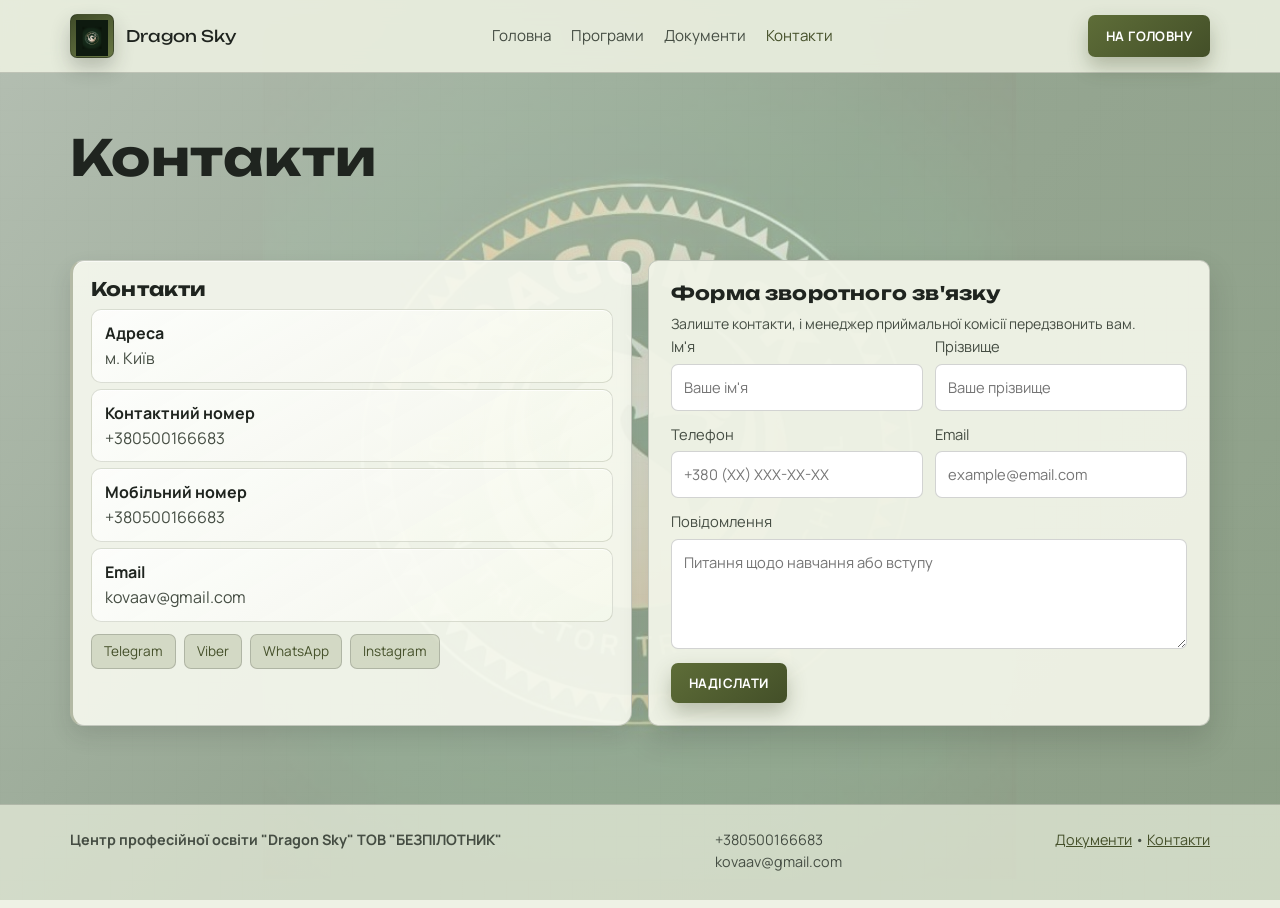
==== contacts.html @ 557cd629 "Add files via upload" ====
<!doctype html>
<html lang="uk">
<head>
  <meta charset="UTF-8" />
  <meta name="viewport" content="width=device-width, initial-scale=1.0" />
  <title>Контакти | Dragonsky</title>
  <meta name="description" content="Контакти технікуму Dragonsky." />
  <link rel="preconnect" href="https://fonts.googleapis.com" />
  <link rel="preconnect" href="https://fonts.gstatic.com" crossorigin />
  <link href="https://fonts.googleapis.com/css2?family=Manrope:wght@400;500;700;800&family=Unbounded:wght@500;700&display=swap" rel="stylesheet" />
  <link rel="stylesheet" href="styles.css" />
</head>
<body>
  <div
    class="main-bg"
    data-bg-type="image"
    data-bg-image="logo_main.jpg"
    data-bg-video="media/main-bg.mp4"
  ></div>
  <div class="noise"></div>
  <header><div class="container nav"><a class="brand" href="index.html"><span class="brand-badge"><img src="logo_main.jpg" alt="Dragonsky logo" /></span><span class="brand-title">Dragon Sky</span></a><button class="nav-toggle" type="button" aria-label="Відкрити меню" aria-expanded="false" data-nav-toggle>☰</button><nav class="site-nav"><ul><li><a href="index.html">Головна</a></li><li><a href="programs.html">Програми</a></li><li><a href="documents.html">Документи</a></li><li><a class="active" href="contacts.html">Контакти</a></li></ul></nav><a class="btn btn-primary" href="index.html">На головну</a></div></header>

  <main class="container">
    <section class="page-hero">
      <h1>Контакти</h1>
      
    </section>

    <section class="grid-2">
      <article class="list-box">
        <h3>Контакти</h3>
        <ul class="contact-list">
          <li><strong>Адреса</strong>м. Київ  </li>
          <li><strong>Контактний номер</strong>+380500166683</li>
          <li><strong>Мобільний номер</strong>+380500166683</li>
          <li><strong>Email</strong>kovaav@gmail.com</li>
          
        </ul>
        <div class="chips">
          <a class="chip" href="#">Telegram</a>
          <a class="chip" href="#">Viber</a>
          <a class="chip" href="#">WhatsApp</a>
          <a class="chip" href="#">Instagram</a>
        </div>
      </article>

      <article class="form-card">
        <h3>Форма зворотного зв'язку</h3>
        <p class="form-note">Залиште контакти, і менеджер приймальної комісії передзвонить вам.</p>
        <form>
          <div class="form-grid">
            <label>
              Ім'я
              <input type="text" name="first_name" placeholder="Ваше ім'я" required />
            </label>
            <label>
              Прізвище
              <input type="text" name="last_name" placeholder="Ваше прізвище" required />
            </label>
            <label>
              Телефон
              <input type="tel" name="phone" placeholder="+380 (XX) XXX-XX-XX" required />
            </label>
            <label>
              Email
              <input type="email" name="email" placeholder="example@email.com" />
            </label>
            <label class="full">
              Повідомлення
              <textarea name="message" placeholder="Питання щодо навчання або вступу"></textarea>
            </label>
          </div>
          <div class="form-actions">
            <button class="btn btn-primary" type="button">Надіслати</button>
          </div>
                  
        </form>
      </article>

    </section>

    
  </main>

  <footer>
    <div class="container footer-grid">
      <div><strong>Центр професійної освіти "Dragon Sky" ТОВ "БЕЗПІЛОТНИК"</strong></div>
      <div>+380500166683<br />kovaav@gmail.com</div>
      <div><a href="documents.html">Документи</a> • <a href="contacts.html">Контакти</a></div>
    </div>
  </footer>
  <script src="script.js"></script>
  <script src="main-bg.js"></script>
  <script src="nav-mobile.js"></script>
</body>
</html>
---- styles.css ----
:root {
  --bg-a: #e7e9de;
  --bg-b: #dce1cc;
  --bg-c: #cfd7bb;
  --ink: #1f241f;
  --ink-soft: #454d43;
  --accent: #6a7a3d;
  --accent-dark: #45502a;
  --line: rgba(31, 36, 31, 0.2);
  --card: rgba(246, 248, 238, 0.92);
  --card-strong: rgba(240, 243, 230, 0.96);
  --success: #587748;
  --shadow: 0 14px 30px rgba(31, 36, 31, 0.16);
}

* {
  box-sizing: border-box;
  margin: 0;
  padding: 0;
}

html,
body {
  min-height: 100%;
  scroll-behavior: smooth;
}

body {
  min-height: 100vh;
  display: flex;
  flex-direction: column;
  font-family: "Manrope", "Segoe UI", sans-serif;
  color: var(--ink);
  line-height: 1.55;
  background:
    radial-gradient(circle at 7% 11%, rgba(106, 122, 61, 0.18), transparent 33%),
    radial-gradient(circle at 89% 2%, rgba(91, 109, 68, 0.16), transparent 29%),
    linear-gradient(130deg, var(--bg-a) 0%, var(--bg-b) 48%, var(--bg-c) 100%);
}

body.has-custom-main-bg {
  background: none;
}

.main-bg {
  position: fixed;
  inset: 0;
  z-index: -3;
  background-size: cover;
  background-position: center;
  background-repeat: no-repeat;
  overflow: hidden;
}

.main-bg.main-bg-logo {
  background-size: cover;
}

.main-bg video {
  width: 100%;
  height: 100%;
  object-fit: cover;
}

.main-bg::after {
  content: "";
  position: absolute;
  inset: 0;
  background:
    linear-gradient(130deg, rgba(231, 233, 222, 0.78) 0%, rgba(220, 225, 204, 0.68) 48%, rgba(207, 215, 187, 0.68) 100%);
}

.noise {
  position: fixed;
  inset: 0;
  pointer-events: none;
  opacity: 0.05;
  background-image:
    linear-gradient(rgba(34, 38, 43, 0.08) 1px, transparent 1px),
    linear-gradient(90deg, rgba(34, 38, 43, 0.08) 1px, transparent 1px);
  background-size: 22px 22px;
  z-index: -1;
}

.container {
  width: min(1140px, 92vw);
  margin: 0 auto;
}

h1,
h2,
h3 {
  font-family: "Unbounded", sans-serif;
  letter-spacing: 0.01em;
  line-height: 1.1;
}

header {
  position: sticky;
  top: 0;
  z-index: 20;
  backdrop-filter: blur(10px);
  background: rgba(236, 240, 224, 0.9);
  border-bottom: 1px solid var(--line);
}

.nav {
  display: flex;
  align-items: center;
  justify-content: space-between;
  gap: 16px;
  padding: 14px 0;
}

.brand {
  display: flex;
  gap: 12px;
  align-items: center;
  text-decoration: none;
  color: inherit;
}

.brand-badge {
  width: 44px;
  height: 44px;
  border-radius: 7px;
  background: linear-gradient(150deg, #3f4b28 0%, #687744 100%);
  border: 1px solid rgba(31, 36, 31, 0.35);
  display: grid;
  place-items: center;
  box-shadow: 0 10px 20px rgba(31, 36, 31, 0.24);
  overflow: hidden;
}

.brand-badge img {
  width: 100%;
  height: 100%;
  object-fit: contain;
  display: block;
  padding: 5px;
  filter: contrast(1.12) saturate(0.6) sepia(0.2) hue-rotate(-8deg) brightness(0.95);
}

.brand-title {
  font-family: "Unbounded", sans-serif;
  font-size: 1rem;
}

nav ul {
  display: flex;
  list-style: none;
  gap: 20px;
  font-size: 0.95rem;
}

nav a {
  color: var(--ink-soft);
  text-decoration: none;
  transition: color 0.2s ease;
}

nav a.active,
nav a:hover {
  color: var(--accent-dark);
}

.nav-toggle {
  display: none;
  width: 42px;
  height: 42px;
  border: 1px solid rgba(69, 80, 42, 0.28);
  border-radius: 10px;
  background: rgba(255, 255, 255, 0.82);
  color: #3f4b28;
  font-size: 1.35rem;
  line-height: 1;
  cursor: pointer;
}

.btn {
  border: none;
  border-radius: 7px;
  padding: 11px 18px;
  font-weight: 700;
  cursor: pointer;
  font-family: inherit;
  text-decoration: none;
  display: inline-block;
  text-transform: uppercase;
  letter-spacing: 0.03em;
  font-size: 0.82rem;
}

.btn-primary {
  color: #fff;
  background: linear-gradient(140deg, #5e6d38 0%, #434f28 100%);
  box-shadow: 0 10px 20px rgba(62, 73, 39, 0.3);
}

.btn-secondary {
  color: var(--ink);
  border: 1px solid var(--line);
  background: rgba(255, 255, 255, 0.78);
}

main {
  flex: 1;
  padding-bottom: 30px;
}

.hero {
  padding: 72px 0 42px;
  display: grid;
  grid-template-columns: 1.14fr 0.86fr;
  gap: 28px;
  align-items: center;
}

.kicker {
  display: inline-flex;
  align-items: center;
  color: #4d6539;
  border: 1px solid rgba(77, 101, 57, 0.36);
  background: rgba(77, 101, 57, 0.14);
  border-radius: 7px;
  padding: 7px 12px;
  font-size: 0.8rem;
  margin-bottom: 15px;
  text-transform: uppercase;
  letter-spacing: 0.03em;
}

h1 {
  font-size: clamp(2rem, 4vw, 3.1rem);
  margin-bottom: 14px;
}

.hero-main-title {
  font-size: clamp(1.55rem, 2.8vw, 2.35rem);
  line-height: 1.2;
  text-align: center;
  margin-inline: auto;
}


p,
li {
  color: var(--ink-soft);
}

a {
  color: var(--accent-dark);
}

.hero p {
  margin-bottom: 22px;
  max-width: 58ch;
}

.hero-actions {
  display: flex;
  gap: 10px;
  flex-wrap: wrap;
  margin-bottom: 20px;
}

.stats {
  display: flex;
  gap: 10px;
  flex-wrap: wrap;
}

.stat,
.card,
.step,
.list-box {
  background: var(--card);
  border: 1px solid var(--line);
  border-radius: 14px;
  box-shadow: 0 10px 22px rgba(31, 36, 31, 0.12), inset 0 1px 0 rgba(255, 255, 255, 0.6);
}

.stat {
  padding: 11px 14px;
  min-width: 148px;
  display: inline-flex;
  align-items: center;
  gap: 9px;
  background: linear-gradient(155deg, rgba(252, 253, 248, 0.95) 0%, rgba(237, 242, 225, 0.94) 100%);
  border-color: rgba(69, 80, 42, 0.22);
  border-left: 4px solid rgba(69, 80, 42, 0.44);
  transition: transform 0.18s ease, box-shadow 0.18s ease, border-color 0.18s ease;
}

.stat strong {
  display: inline-block;
  font-family: "Unbounded", sans-serif;
  margin-bottom: 0;
  font-size: 0.74rem;
  line-height: 1.18;
  letter-spacing: 0.028em;
  text-transform: uppercase;
  overflow-wrap: anywhere;
  word-break: break-word;
}

.stat-dot {
  width: 9px;
  height: 9px;
  border-radius: 50%;
  flex: 0 0 auto;
  background: linear-gradient(140deg, #6f8042 0%, #49572b 100%);
  box-shadow: 0 0 0 3px rgba(94, 109, 56, 0.15);
}

.stat:hover {
  transform: translateY(-2px);
  box-shadow: 0 14px 24px rgba(31, 36, 31, 0.16), inset 0 1px 0 rgba(255, 255, 255, 0.7);
  border-color: rgba(69, 80, 42, 0.36);
}

.hero-card {
  border-radius: 16px;
  background: linear-gradient(158deg, rgba(244, 247, 236, 0.95) 0%, rgba(229, 235, 215, 0.94) 56%, rgba(215, 224, 197, 0.93) 100%);
  border: 1px solid rgba(69, 80, 42, 0.26);
  padding: 24px;
  box-shadow: 0 14px 30px rgba(31, 36, 31, 0.16), inset 0 1px 0 rgba(255, 255, 255, 0.62);
}


.hero-card-kicker {
  display: inline-flex;
  align-items: center;
  border-radius: 999px;
  border: 1px solid rgba(69, 80, 42, 0.36);
  background: rgba(90, 108, 54, 0.12);
  color: #3d4925;
  font-size: 0.75rem;
  font-weight: 700;
  letter-spacing: 0.05em;
  text-transform: uppercase;
  padding: 5px 10px;
  margin-bottom: 10px;
}

.hero-card h3 {
  margin-bottom: 12px;
}

.hero-card ul,
.clean-list {
  list-style: none;
  display: grid;
  gap: 8px;
  margin: 14px 0 18px;
}

.hero-card li,
.clean-list li {
  padding: 11px 13px 11px 34px;
  border-radius: 10px;
  background: linear-gradient(150deg, rgba(255, 255, 255, 0.86) 0%, rgba(245, 248, 236, 0.82) 100%);
  border: 1px solid rgba(69, 80, 42, 0.2);
  box-shadow: inset 0 1px 0 rgba(255, 255, 255, 0.72);
  position: relative;
}

.hero-card li::before {
  content: "";
  position: absolute;
  left: 12px;
  top: 50%;
  width: 9px;
  height: 9px;
  border-radius: 50%;
  transform: translateY(-50%);
  background: linear-gradient(145deg, #6d7f41 0%, #4c5a2d 100%);
  box-shadow: 0 0 0 3px rgba(109, 127, 65, 0.16);
}

.hero-card-note {
  margin-top: 12px;
  margin-bottom: 14px;
  font-size: 0.95rem;
}

.hero-card-cta {
  width: 100%;
  text-align: center;
}

section {
  padding: 48px 0;
}

.section-head {
  display: flex;
  justify-content: space-between;
  align-items: end;
  gap: 12px;
  margin-bottom: 20px;
}

.section-head p {
  max-width: 62ch;
}

.section-flow {
  padding-top: 30px;
  padding-bottom: 30px;
}

.section-subtitle {
  margin-top: -2px;
  margin-bottom: 10px;
  font-size: 0.84rem;
  letter-spacing: 0.03em;
  text-transform: uppercase;
  color: #4f6131;
  font-weight: 700;
}

.grid-3 {
  display: grid;
  grid-template-columns: repeat(3, 1fr);
  gap: 16px;
}

.grid-2 {
  display: grid;
  grid-template-columns: repeat(2, 1fr);
  gap: 16px;
}

.card,
.list-box {
  padding: 18px;
  border-left: 3px solid rgba(69, 80, 42, 0.35);
}

.card-link {
  display: block;
  color: inherit;
  text-decoration: none;
  transition: transform 0.18s ease, box-shadow 0.18s ease, border-color 0.18s ease;
}

.card-link:hover,
.card-link:focus-visible {
  transform: translateY(-3px);
  box-shadow: 0 16px 28px rgba(31, 36, 31, 0.2);
  border-left-color: var(--accent-dark);
}

.card h3,
.list-box h3 {
  margin-bottom: 10px;
}

.program-detail h3 {
  margin-top: 22px;
}

.program-detail h3:first-of-type {
  margin-top: 0;
}

.program-detail p {
  margin: 12px 0;
}

.program-cta {
  margin-top: 14px;
}

.card ul,
.list-box ul {
  list-style: none;
  margin-top: 10px;
  display: grid;
  gap: 6px;
}

.list-box ul li {
  padding: 11px 13px;
  border-radius: 10px;
  background: linear-gradient(150deg, rgba(255, 255, 255, 0.84) 0%, rgba(245, 248, 236, 0.8) 100%);
  border: 1px solid rgba(69, 80, 42, 0.18);
  box-shadow: inset 0 1px 0 rgba(255, 255, 255, 0.7);
}

.list-box.program-detail ul {
  list-style: disc;
  display: block;
  padding-left: 20px;
  margin: 8px 0 16px;
}

.list-box.program-detail ul li {
  padding: 0;
  margin: 0 0 6px;
  border: none;
  background: none;
  box-shadow: none;
}

.list-box.program-detail ul li:last-child {
  margin-bottom: 0;
}


.list-box li img,
.list-box img {
  width: 100%;
  max-width: 520px;
  height: auto;
  display: block;
  border-radius: 8px;
}

.news-date {
  font-size: 0.8rem;
  color: var(--accent-dark);
  font-weight: 800;
  margin-bottom: 8px;
}

.process {
  display: grid;
  grid-template-columns: repeat(4, 1fr);
  gap: 12px;
}

.step {
  padding: 16px;
}

.step .num {
  display: block;
  margin-bottom: 8px;
  font-family: "Unbounded", sans-serif;
  color: var(--accent-dark);
}

.page-hero {
  padding: 58px 0 16px;
}

.page-hero h1 {
  margin-bottom: 10px;
}

.highlight {
  margin: 18px 0 0;
  background: linear-gradient(130deg, #394227 0%, #586738 100%);
  color: #fff;
  border-radius: 12px;
  padding: 24px;
  border: 1px solid rgba(255, 255, 255, 0.16);
}

.highlight p,
.highlight li {
  color: rgba(255, 255, 255, 0.86);
  margin-top: 8px;
}

.form-wrap {
  display: grid;
  grid-template-columns: 1fr 1fr;
  gap: 18px;
}

.form-card {
  background: var(--card-strong);
  border: 1px solid var(--line);
  border-radius: 10px;
  padding: 22px;
  box-shadow: var(--shadow);
}

.form-grid {
  display: grid;
  grid-template-columns: 1fr 1fr;
  gap: 12px;
}

.form-grid .full {
  grid-column: 1 / -1;
}

label {
  display: grid;
  gap: 6px;
  font-size: 0.92rem;
  color: var(--ink-soft);
}

input,
select,
textarea {
  width: 100%;
  border: 1px solid var(--line);
  border-radius: 7px;
  padding: 11px 12px;
  font: inherit;
  color: var(--ink);
  background: #fff;
}

textarea {
  min-height: 110px;
  resize: vertical;
}

.form-actions {
  display: flex;
  flex-wrap: wrap;
  gap: 10px;
  margin-top: 14px;
}

.form-note {
  margin-top: 10px;
  font-size: 0.88rem;
}

.status {
  margin-top: 10px;
  font-size: 0.92rem;
  color: var(--success);
}

.contact-list {
  list-style: none;
  display: grid;
  gap: 10px;
}

.contact-list strong {
  display: block;
  color: var(--ink);
}

.chips {
  display: flex;
  flex-wrap: wrap;
  gap: 8px;
  margin-top: 12px;
}

.chip {
  border: 1px solid var(--line);
  border-radius: 7px;
  padding: 6px 12px;
  font-size: 0.85rem;
  color: var(--accent-dark);
  background: rgba(106, 122, 61, 0.2);
  text-decoration: none;
}

.contact-map {
  border: 1px solid var(--line);
  border-radius: 10px;
  background: linear-gradient(160deg, #f1f4e6 0%, #e3ead4 100%);
  padding: 18px;
  box-shadow: var(--shadow);
}

.contact-map h3 {
  margin-bottom: 10px;
}

footer {
  border-top: 1px solid var(--line);
  padding: 24px 0 34px;
  font-size: 0.9rem;
  color: var(--ink-soft);
  background: rgba(232, 237, 220, 0.72);
}

.footer-grid {
  display: flex;
  justify-content: space-between;
  flex-wrap: wrap;
  gap: 12px;
}

@media (max-width: 980px) {
  .nav {
    position: relative;
  }

  .nav-toggle {
    display: inline-grid;
    place-items: center;
  }

  .nav > a.btn {
    display: none;
  }

  .site-nav {
    position: absolute;
    right: 0;
    top: calc(100% + 8px);
    width: min(320px, 92vw);
    z-index: 25;
  }

  .site-nav ul {
    display: none;
    grid-template-columns: 1fr;
    gap: 8px;
    background: rgba(241, 245, 232, 0.98);
    border: 1px solid rgba(69, 80, 42, 0.24);
    border-radius: 12px;
    box-shadow: 0 16px 28px rgba(31, 36, 31, 0.18);
    padding: 10px;
  }

  .nav.is-open .site-nav ul {
    display: grid;
  }

  .site-nav a {
    display: block;
    border-radius: 8px;
    padding: 10px 12px;
    background: rgba(255, 255, 255, 0.84);
    border: 1px solid rgba(69, 80, 42, 0.14);
  }

  .hero,
  .form-wrap,
  .grid-2 {
    grid-template-columns: 1fr;
  }

  .grid-3,
  .process {
    grid-template-columns: 1fr 1fr;
  }

  .hero-card {
    padding: 22px;
  }


  .section-flow {
    padding-top: 22px;
    padding-bottom: 22px;
  }
}

@media (max-width: 640px) {
  header {
    position: static;
  }

  section {
    padding: 28px 0;
  }

  .hero {
    padding: 44px 0 28px;
    gap: 20px;
  }

  h1 {
    font-size: 1.7rem;
    line-height: 1.15;
  }

  .stats {
    display: grid;
    grid-template-columns: 1fr;
    gap: 10px;
  }

  .stat {
    min-width: 0;
    width: 100%;
    padding: 10px 11px;
    gap: 7px;
  }

  .stat strong {
    font-size: 0.76rem;
    letter-spacing: 0.02em;
  }

  .stat-dot {
    width: 8px;
    height: 8px;
  }

  .grid-3,
  .process,
  .form-grid {
    grid-template-columns: 1fr;
  }

  .btn {
    width: 100%;
    text-align: center;
  }

  .list-box {
    padding: 16px;
  }

  .list-box h3 {
    font-size: 1.1rem;
  }

  .list-box ul {
    gap: 8px;
  }

  .list-box ul li {
    padding: 12px 14px;
  }

  .program-detail {
    padding: 18px;
  }

  .program-detail h3 {
    font-size: 1.1rem;
    line-height: 1.25;
    margin-top: 20px;
  }

  .program-detail p,
  .program-detail li {
    font-size: 1rem;
  }

  .program-detail ul {
    padding-left: 18px;
    margin: 8px 0 14px;
  }
}
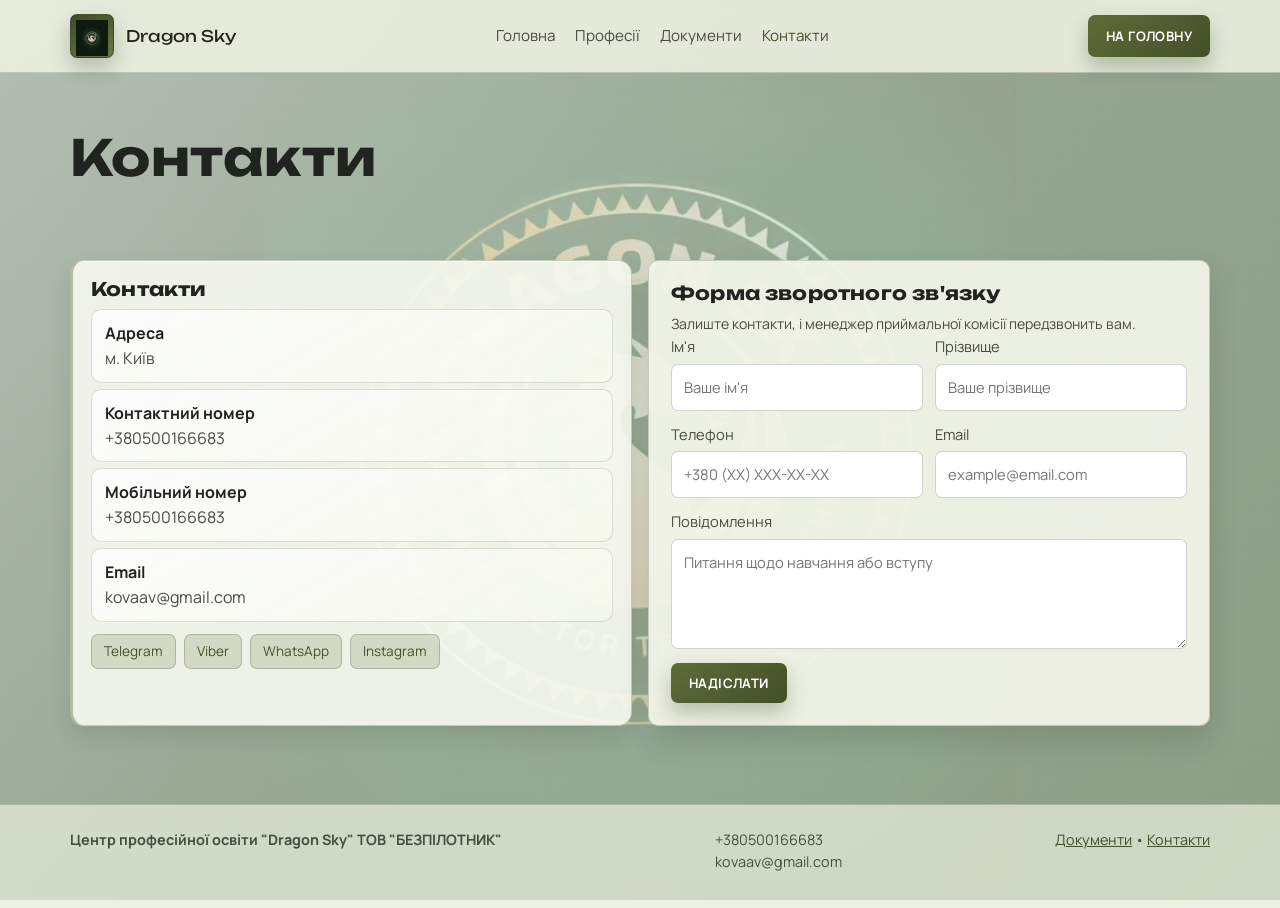
==== commit 7634e065: "Update contacts.html" ====
--- a/contacts.html
+++ b/contacts.html
@@ -18,13 +18,13 @@
     data-bg-video="media/main-bg.mp4"
   ></div>
   <div class="noise"></div>
-  <header><div class="container nav"><a class="brand" href="index.html"><span class="brand-badge"><img src="logo_main.jpg" alt="Dragonsky logo" /></span><span class="brand-title">Dragon Sky</span></a><button class="nav-toggle" type="button" aria-label="Відкрити меню" aria-expanded="false" data-nav-toggle>☰</button><nav class="site-nav"><ul><li><a href="index.html">Головна</a></li><li><a href="programs.html">Програми</a></li><li><a href="documents.html">Документи</a></li><li><a class="active" href="contacts.html">Контакти</a></li></ul></nav><a class="btn btn-primary" href="index.html">На головну</a></div></header>
+  <header><div class="container nav"><a class="brand" href="index.html"><span class="brand-badge"><img src="logo_main.jpg" alt="Dragonsky logo" /></span><span class="brand-title">Dragon Sky</span></a><button class="nav-toggle" type="button" aria-label="Відкрити меню" aria-expanded="false" data-nav-toggle>☰</button><nav class="site-nav"><ul><li><a href="index.html">Головна</a></li><li><a href="programs.html">Професії</a></li><li><a href="documents.html">Документи</a></li><li><a class="active" href="contacts.html">Контакти</a></li></ul></nav><a class="btn btn-primary" href="index.html">На головну</a></div></header>
 
   <main class="container">
     <section class="page-hero">
       <h1>Контакти</h1>
       
-    </section>
+    </section> 
 
     <section class="grid-2">
       <article class="list-box">
@@ -37,12 +37,12 @@
           
         </ul>
         <div class="chips">
-          <a class="chip" href="#">Telegram</a>
-          <a class="chip" href="#">Viber</a>
-          <a class="chip" href="#">WhatsApp</a>
-          <a class="chip" href="#">Instagram</a>
+          <a class="chip" href="https://t.me/kovaav">Telegram</a>
+          <a class="chip" href="viber://chat?number=+380500166683">Viber</a>
+          <a class="chip" href="https://wa.me/380500166683">WhatsApp</a>
+          <a class="chip" href="https://instagram.com/kovakova83">Instagram</a>
         </div>
-      </article>
+      </article> 
 
       <article class="form-card">
         <h3>Форма зворотного зв'язку</h3>
